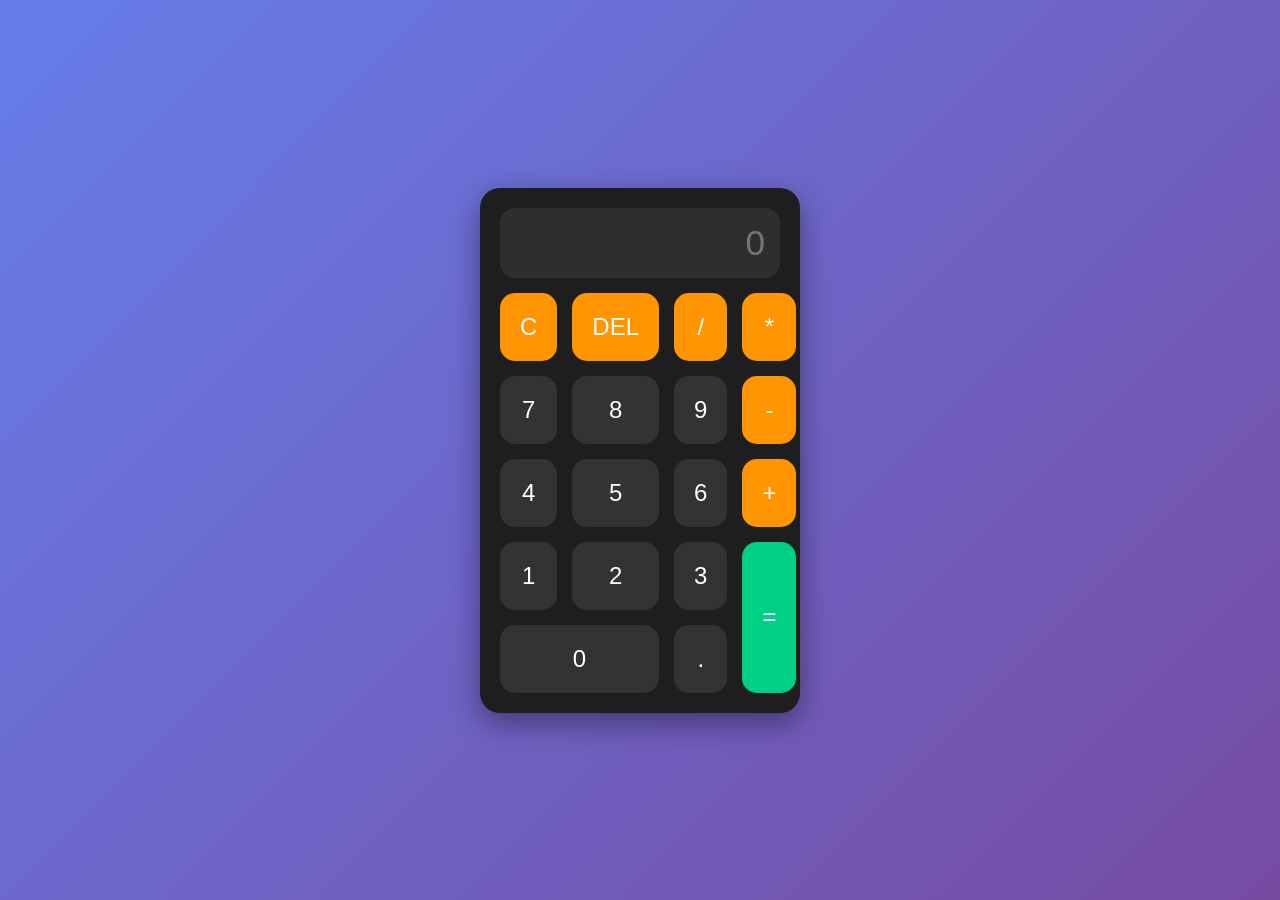
==== calculator.html @ 5df39777 "Add files via upload" ====
<!DOCTYPE html>
<html lang="en">
<head>
    <meta charset="UTF-8">
    <meta name="viewport" content="width=device-width, initial-scale=1.0">
    <title>Modern Calculator</title>
    <style>
        /* Reset default styles */
        * {
            margin: 0;
            padding: 0;
            box-sizing: border-box;
        }

        body {
            display: flex;
            justify-content: center;
            align-items: center;
            height: 100vh;
            background: linear-gradient(135deg, #667eea, #764ba2);
            font-family: 'Segoe UI', Tahoma, Geneva, Verdana, sans-serif;
        }

        .calculator {
            background: #1e1e1e;
            padding: 20px;
            border-radius: 20px;
            box-shadow: 0 10px 30px rgba(0,0,0,0.4);
            width: 320px;
        }

        #display {
            width: 100%;
            height: 70px;
            text-align: right;
            font-size: 2.2rem;
            margin-bottom: 15px;
            padding: 15px;
            border: none;
            border-radius: 15px;
            background: #2e2e2e;
            color: #fff;
        }

        .buttons {
            display: grid;
            grid-template-columns: repeat(4, 1fr);
            gap: 15px;
        }

        button {
            padding: 20px;
            font-size: 1.5rem;
            border: none;
            border-radius: 15px;
            background: #333;
            color: #fff;
            cursor: pointer;
            transition: all 0.2s;
        }

        button:hover {
            background: #555;
        }

        button.operator {
            background: #ff9500;
            color: #fff;
        }

        button.operator:hover {
            background: #ffa733;
        }

        button.equals {
            background: #00d084;
            color: #fff;
            grid-row: span 2;
        }

        button.equals:hover {
            background: #00e38a;
        }

        button.zero {
            grid-column: span 2;
        }

        @media (max-width: 400px) {
            .calculator {
                width: 90%;
            }
            button {
                padding: 18px;
                font-size: 1.3rem;
            }
        }
    </style>
</head>
<body>
    <div class="calculator">
        <input type="text" id="display" disabled placeholder="0">
        <div class="buttons">
            <button class="operator" onclick="clearDisplay()">C</button>
            <button class="operator" onclick="deleteLast()">DEL</button>
            <button class="operator" onclick="appendOperator('/')">/</button>
            <button class="operator" onclick="appendOperator('*')">*</button>

            <button onclick="appendNumber('7')">7</button>
            <button onclick="appendNumber('8')">8</button>
            <button onclick="appendNumber('9')">9</button>
            <button class="operator" onclick="appendOperator('-')">-</button>

            <button onclick="appendNumber('4')">4</button>
            <button onclick="appendNumber('5')">5</button>
            <button onclick="appendNumber('6')">6</button>
            <button class="operator" onclick="appendOperator('+')">+</button>

            <button onclick="appendNumber('1')">1</button>
            <button onclick="appendNumber('2')">2</button>
            <button onclick="appendNumber('3')">3</button>
            <button class="equals" onclick="calculate()">=</button>

            <button onclick="appendNumber('0')" class="zero">0</button>
            <button onclick="appendNumber('.')">.</button>
        </div>
    </div>

    <script>
        const display = document.getElementById('display');

        function appendNumber(number) {
            if (display.value === "0") {
                display.value = number;
            } else {
                display.value += number;
            }
        }

        function appendOperator(operator) {
            const lastChar = display.value.slice(-1);
            if (['+', '-', '*', '/'].includes(lastChar)) {
                display.value = display.value.slice(0, -1) + operator;
            } else {
                display.value += operator;
            }
        }

        function clearDisplay() {
            display.value = "";
        }

        function deleteLast() {
            display.value = display.value.slice(0, -1);
        }

        function calculate() {
            try {
                display.value = eval(display.value);
            } catch {
                display.value = "Error";
            }
        }
    </script>
</body>
</html>
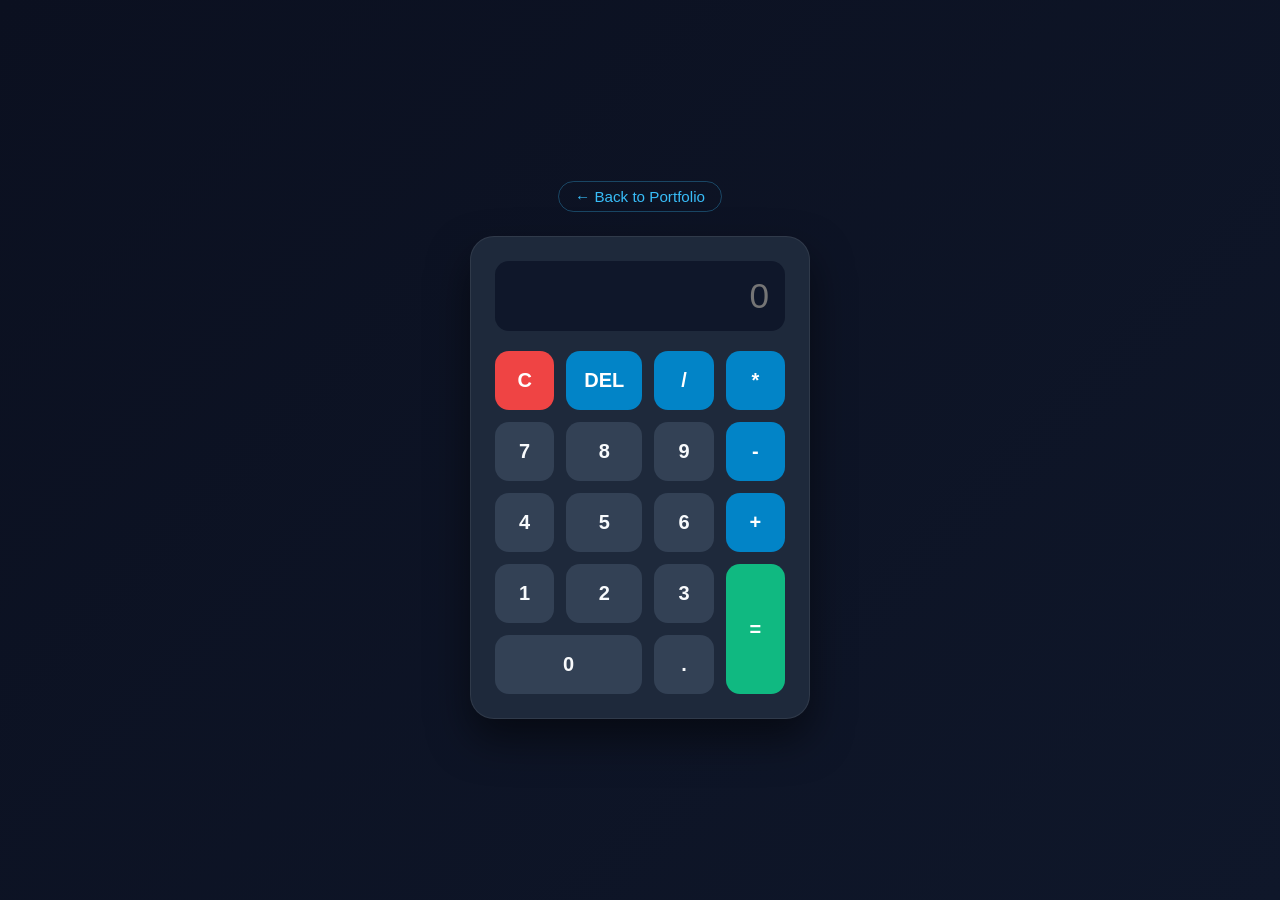
==== commit 11e6a035: "Update calculator.html" ====
--- a/calculator.html
+++ b/calculator.html
@@ -1,166 +1,202 @@
 <!DOCTYPE html>
 <html lang="en">
 <head>
-    <meta charset="UTF-8">
-    <meta name="viewport" content="width=device-width, initial-scale=1.0">
-    <title>Modern Calculator</title>
-    <style>
-        /* Reset default styles */
-        * {
-            margin: 0;
-            padding: 0;
-            box-sizing: border-box;
-        }
-
-        body {
-            display: flex;
-            justify-content: center;
-            align-items: center;
-            height: 100vh;
-            background: linear-gradient(135deg, #667eea, #764ba2);
-            font-family: 'Segoe UI', Tahoma, Geneva, Verdana, sans-serif;
-        }
-
-        .calculator {
-            background: #1e1e1e;
-            padding: 20px;
-            border-radius: 20px;
-            box-shadow: 0 10px 30px rgba(0,0,0,0.4);
-            width: 320px;
-        }
-
-        #display {
-            width: 100%;
-            height: 70px;
-            text-align: right;
-            font-size: 2.2rem;
-            margin-bottom: 15px;
-            padding: 15px;
-            border: none;
-            border-radius: 15px;
-            background: #2e2e2e;
-            color: #fff;
-        }
-
-        .buttons {
-            display: grid;
-            grid-template-columns: repeat(4, 1fr);
-            gap: 15px;
-        }
-
-        button {
-            padding: 20px;
-            font-size: 1.5rem;
-            border: none;
-            border-radius: 15px;
-            background: #333;
-            color: #fff;
-            cursor: pointer;
-            transition: all 0.2s;
-        }
-
-        button:hover {
-            background: #555;
-        }
-
-        button.operator {
-            background: #ff9500;
-            color: #fff;
-        }
-
-        button.operator:hover {
-            background: #ffa733;
-        }
-
-        button.equals {
-            background: #00d084;
-            color: #fff;
-            grid-row: span 2;
-        }
-
-        button.equals:hover {
-            background: #00e38a;
-        }
-
-        button.zero {
-            grid-column: span 2;
-        }
-
-        @media (max-width: 400px) {
-            .calculator {
-                width: 90%;
-            }
-            button {
-                padding: 18px;
-                font-size: 1.3rem;
-            }
-        }
-    </style>
+  <meta charset="UTF-8" />
+  <meta name="viewport" content="width=device-width, initial-scale=1.0" />
+  <title>Modern Calculator</title>
+  <style>
+    * {
+      margin: 0;
+      padding: 0;
+      box-sizing: border-box;
+    }
+
+    body {
+      display: flex;
+      flex-direction: column;
+      justify-content: center;
+      align-items: center;
+      min-height: 100vh;
+      background: linear-gradient(135deg, #0b1020, #0f172a);
+      font-family: 'Segoe UI', Tahoma, Geneva, Verdana, sans-serif;
+      color: #fff;
+      padding: 20px;
+    }
+
+    .back-link {
+      margin-bottom: 1.5rem;
+      color: #38bdf8;
+      text-decoration: none;
+      font-size: 0.95rem;
+      border: 1px solid rgba(56, 189, 248, 0.3);
+      padding: 0.4rem 1rem;
+      border-radius: 999px;
+      transition: background 0.2s, color 0.2s;
+    }
+
+    .back-link:hover {
+      background: #38bdf8;
+      color: #0b1020;
+    }
+
+    .calculator {
+      background: #1e293b;
+      padding: 24px;
+      border-radius: 24px;
+      box-shadow: 0 20px 40px rgba(0, 0, 0, 0.5);
+      width: 100%;
+      max-width: 340px;
+      border: 1px solid rgba(255, 255, 255, 0.08);
+    }
+
+    #display {
+      width: 100%;
+      height: 70px;
+      text-align: right;
+      font-size: 2.2rem;
+      margin-bottom: 20px;
+      padding: 12px 16px;
+      border: none;
+      border-radius: 14px;
+      background: #0f172a;
+      color: #f8fafc;
+      outline: none;
+    }
+
+    .buttons {
+      display: grid;
+      grid-template-columns: repeat(4, 1fr);
+      gap: 12px;
+    }
+
+    button {
+      padding: 18px;
+      font-size: 1.25rem;
+      font-weight: 600;
+      border: none;
+      border-radius: 14px;
+      background: #334155;
+      color: #f8fafc;
+      cursor: pointer;
+      transition: transform 0.1s ease, background-color 0.2s ease;
+    }
+
+    button:hover {
+      background: #475569;
+    }
+
+    button:active {
+      transform: scale(0.96);
+    }
+
+    button.operator {
+      background: #0284c7;
+      color: #fff;
+    }
+
+    button.operator:hover {
+      background: #0369a1;
+    }
+
+    button.equals {
+      background: #10b981;
+      color: #fff;
+      grid-row: span 2;
+    }
+
+    button.equals:hover {
+      background: #059669;
+    }
+
+    button.zero {
+      grid-column: span 2;
+    }
+
+    button.clear {
+      background: #ef4444;
+      color: #fff;
+    }
+
+    button.clear:hover {
+      background: #dc2626;
+    }
+  </style>
 </head>
 <body>
-    <div class="calculator">
-        <input type="text" id="display" disabled placeholder="0">
-        <div class="buttons">
-            <button class="operator" onclick="clearDisplay()">C</button>
-            <button class="operator" onclick="deleteLast()">DEL</button>
-            <button class="operator" onclick="appendOperator('/')">/</button>
-            <button class="operator" onclick="appendOperator('*')">*</button>
-
-            <button onclick="appendNumber('7')">7</button>
-            <button onclick="appendNumber('8')">8</button>
-            <button onclick="appendNumber('9')">9</button>
-            <button class="operator" onclick="appendOperator('-')">-</button>
-
-            <button onclick="appendNumber('4')">4</button>
-            <button onclick="appendNumber('5')">5</button>
-            <button onclick="appendNumber('6')">6</button>
-            <button class="operator" onclick="appendOperator('+')">+</button>
-
-            <button onclick="appendNumber('1')">1</button>
-            <button onclick="appendNumber('2')">2</button>
-            <button onclick="appendNumber('3')">3</button>
-            <button class="equals" onclick="calculate()">=</button>
-
-            <button onclick="appendNumber('0')" class="zero">0</button>
-            <button onclick="appendNumber('.')">.</button>
-        </div>
+  <a href="index.html" class="back-link">← Back to Portfolio</a>
+
+  <div class="calculator">
+    <input type="text" id="display" readonly placeholder="0" />
+    <div class="buttons">
+      <button class="clear" onclick="clearDisplay()">C</button>
+      <button class="operator" onclick="deleteLast()">DEL</button>
+      <button class="operator" onclick="appendOperator('/')">/</button>
+      <button class="operator" onclick="appendOperator('*')">*</button>
+
+      <button onclick="appendNumber('7')">7</button>
+      <button onclick="appendNumber('8')">8</button>
+      <button onclick="appendNumber('9')">9</button>
+      <button class="operator" onclick="appendOperator('-')">-</button>
+
+      <button onclick="appendNumber('4')">4</button>
+      <button onclick="appendNumber('5')">5</button>
+      <button onclick="appendNumber('6')">6</button>
+      <button class="operator" onclick="appendOperator('+')">+</button>
+
+      <button onclick="appendNumber('1')">1</button>
+      <button onclick="appendNumber('2')">2</button>
+      <button onclick="appendNumber('3')">3</button>
+      <button class="equals" onclick="calculate()">=</button>
+
+      <button onclick="appendNumber('0')" class="zero">0</button>
+      <button onclick="appendNumber('.')">.</button>
     </div>
-
-    <script>
-        const display = document.getElementById('display');
-
-        function appendNumber(number) {
-            if (display.value === "0") {
-                display.value = number;
-            } else {
-                display.value += number;
-            }
-        }
-
-        function appendOperator(operator) {
-            const lastChar = display.value.slice(-1);
-            if (['+', '-', '*', '/'].includes(lastChar)) {
-                display.value = display.value.slice(0, -1) + operator;
-            } else {
-                display.value += operator;
-            }
-        }
-
-        function clearDisplay() {
-            display.value = "";
-        }
-
-        function deleteLast() {
-            display.value = display.value.slice(0, -1);
-        }
-
-        function calculate() {
-            try {
-                display.value = eval(display.value);
-            } catch {
-                display.value = "Error";
-            }
-        }
-    </script>
+  </div>
+
+  <script>
+    const display = document.getElementById('display');
+
+    function appendNumber(number) {
+      if (display.value === '0' || display.value === 'Error') {
+        display.value = number;
+      } else {
+        display.value += number;
+      }
+    }
+
+    function appendOperator(operator) {
+      if (display.value === 'Error' || display.value === '') return;
+      const lastChar = display.value.slice(-1);
+      if (['+', '-', '*', '/'].includes(lastChar)) {
+        display.value = display.value.slice(0, -1) + operator;
+      } else {
+        display.value += operator;
+      }
+    }
+
+    function clearDisplay() {
+      display.value = '';
+    }
+
+    function deleteLast() {
+      if (display.value === 'Error') {
+        display.value = '';
+      } else {
+        display.value = display.value.slice(0, -1);
+      }
+    }
+
+    function calculate() {
+      if (!display.value || display.value === 'Error') return;
+      try {
+        // Evaluate mathematical expression safely
+        const sanitized = display.value.replace(/[^0-9+\-*/.]/g, '');
+        const result = Function(`'use strict'; return (${sanitized})`)();
+        display.value = Number.isFinite(result) ? result : 'Error';
+      } catch {
+        display.value = 'Error';
+      }
+    }
+  </script>
 </body>
 </html>
